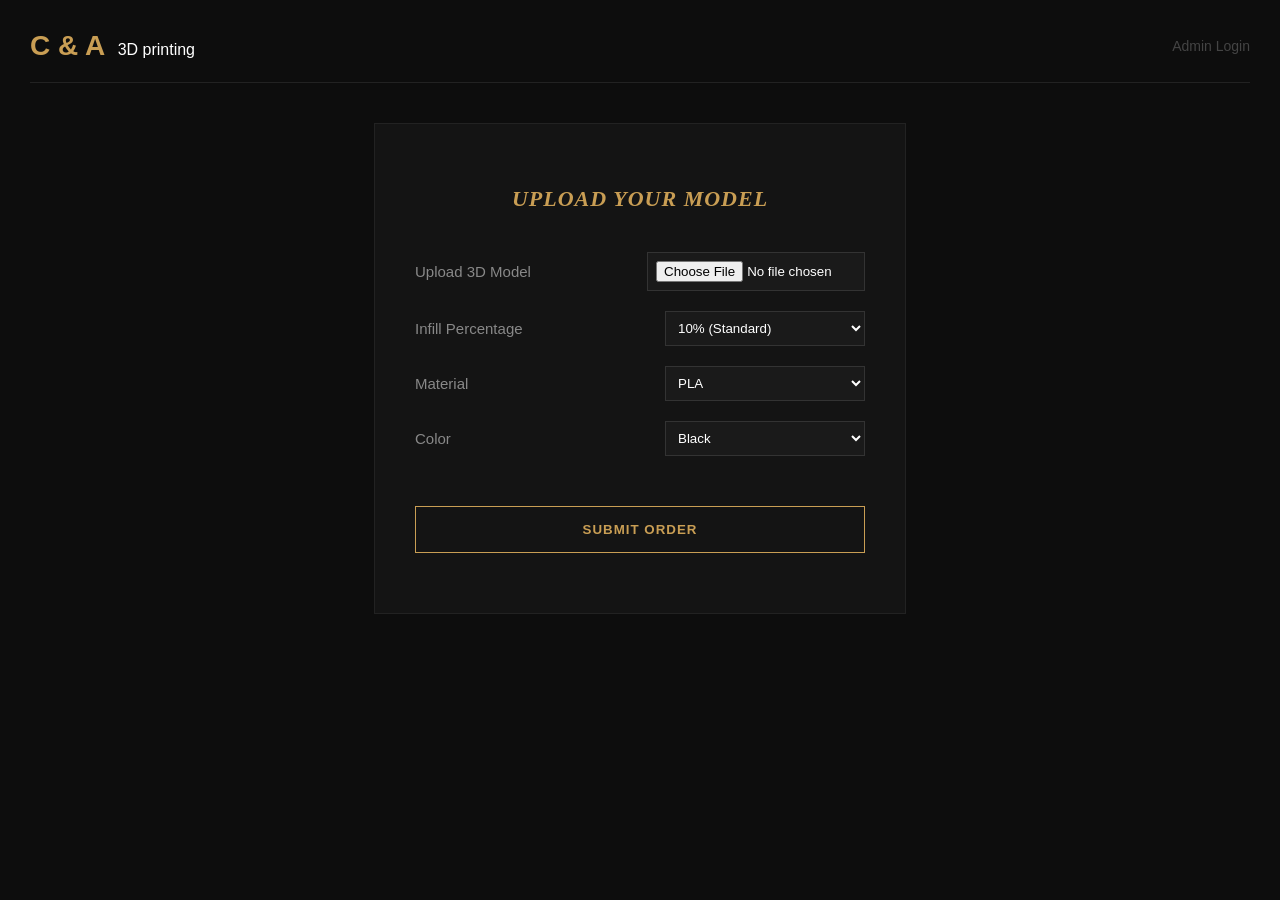
==== index.html @ 0e8d49f3 "try to change ui as before" ====
<!DOCTYPE html>
<html lang="en">
<head>
    <meta charset="UTF-8">
    <meta name="viewport" content="width=device-width, initial-scale=1.0">
    <title>Order | C & A 3D printing</title>
    <style>
        body { background-color: #0d0d0d; color: #ccc; font-family: Arial, sans-serif; margin: 0; padding: 30px; }
        .header { display: flex; justify-content: space-between; align-items: center; padding-bottom: 20px; border-bottom: 1px solid #222; margin-bottom: 40px; }
        .logo-cna { color: #C99E54; font-size: 28px; font-weight: bold; text-decoration: none; }
        .logo-sub { color: white; font-size: 16px; margin-left: 8px; font-weight: normal; }
        .admin-link { color: #444; text-decoration: none; font-size: 14px; transition: 0.3s; }
        .admin-link:hover { color: #C99E54; }
        
        .container { display: flex; justify-content: center; }
        .box { background-color: #141414; padding: 40px; border: 1px solid #222; width: 450px; }
        .box-title { color: #C99E54; font-family: 'Georgia', serif; font-style: italic; text-align: center; margin-bottom: 40px; font-size: 22px; letter-spacing: 1px; }
        
        .input-group { display: flex; justify-content: space-between; margin-bottom: 20px; align-items: center; }
        .input-group label { color: #888; font-size: 15px; }
        .input-group input, .input-group select { background-color: #1a1a1a; border: 1px solid #333; color: white; padding: 8px; width: 200px; outline: none; }
        .input-group input:focus, .input-group select:focus { border-color: #C99E54; }
        
        .btn-submit { background-color: transparent; border: 1px solid #C99E54; color: #C99E54; width: 100%; padding: 15px; margin-top: 30px; cursor: pointer; transition: 0.3s; font-weight: bold; letter-spacing: 1px; }
        .btn-submit:hover { background-color: #C99E54; color: #000; }
        #orderStatus { text-align: center; margin-top: 20px; color: white; }
    </style>
</head>
<body>

    <div class="header">
        <div>
            <a href="index.html" class="logo-cna">C & A</a>
            <span class="logo-sub">3D printing</span>
        </div>
        <a href="admin.html" class="admin-link">Admin Login</a>
    </div>

    <div class="container">
        <div class="box">
            <h3 class="box-title">UPLOAD YOUR MODEL</h3>
            
            <form id="customerForm">
                <div class="input-group">
                    <label>Upload 3D Model</label>
                    <input type="file" id="modelFile" required>
                </div>
                
                <div class="input-group">
                    <label>Infill Percentage</label>
                    <select id="infill">
                        <option value="10">10% (Standard)</option>
                        <option value="20">20% (Strong)</option>
                        <option value="50">50% (Heavy Duty)</option>
                        <option value="100">100% (Solid)</option>
                    </select>
                </div>

                <div class="input-group">
                    <label>Material</label>
                    <select id="material">
                        <option value="PLA">PLA</option>
                        <option value="PETG">PETG</option>
                        <option value="ABS">ABS</option>
                    </select>
                </div>

                <div class="input-group">
                    <label>Color</label>
                    <select id="color">
                        <option value="Black">Black</option>
                        <option value="White">White</option>
                        <option value="Grey">Grey</option>
                        <option value="Gold">Gold</option>
                    </select>
                </div>

                <button type="submit" class="btn-submit">SUBMIT ORDER</button>
            </form>
            <div id="orderStatus"></div>
        </div>
    </div>

    <script src="script.js"></script>
</body>
</html>
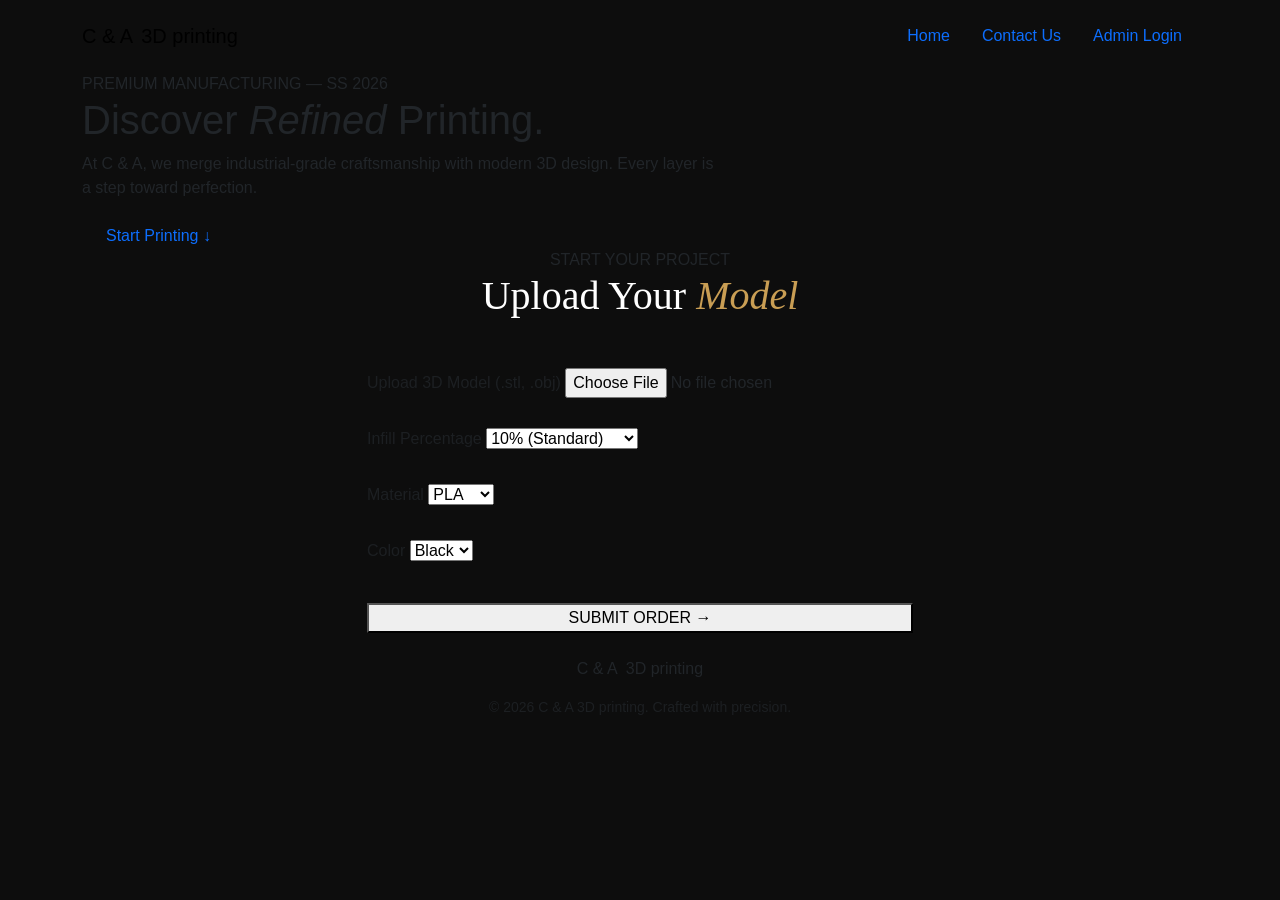
==== commit e30261c7: "try to change ui as before" ====
--- a/index.html
+++ b/index.html
@@ -3,83 +3,101 @@
 <head>
     <meta charset="UTF-8">
     <meta name="viewport" content="width=device-width, initial-scale=1.0">
-    <title>Order | C & A 3D printing</title>
-    <style>
-        body { background-color: #0d0d0d; color: #ccc; font-family: Arial, sans-serif; margin: 0; padding: 30px; }
-        .header { display: flex; justify-content: space-between; align-items: center; padding-bottom: 20px; border-bottom: 1px solid #222; margin-bottom: 40px; }
-        .logo-cna { color: #C99E54; font-size: 28px; font-weight: bold; text-decoration: none; }
-        .logo-sub { color: white; font-size: 16px; margin-left: 8px; font-weight: normal; }
-        .admin-link { color: #444; text-decoration: none; font-size: 14px; transition: 0.3s; }
-        .admin-link:hover { color: #C99E54; }
-        
-        .container { display: flex; justify-content: center; }
-        .box { background-color: #141414; padding: 40px; border: 1px solid #222; width: 450px; }
-        .box-title { color: #C99E54; font-family: 'Georgia', serif; font-style: italic; text-align: center; margin-bottom: 40px; font-size: 22px; letter-spacing: 1px; }
-        
-        .input-group { display: flex; justify-content: space-between; margin-bottom: 20px; align-items: center; }
-        .input-group label { color: #888; font-size: 15px; }
-        .input-group input, .input-group select { background-color: #1a1a1a; border: 1px solid #333; color: white; padding: 8px; width: 200px; outline: none; }
-        .input-group input:focus, .input-group select:focus { border-color: #C99E54; }
-        
-        .btn-submit { background-color: transparent; border: 1px solid #C99E54; color: #C99E54; width: 100%; padding: 15px; margin-top: 30px; cursor: pointer; transition: 0.3s; font-weight: bold; letter-spacing: 1px; }
-        .btn-submit:hover { background-color: #C99E54; color: #000; }
-        #orderStatus { text-align: center; margin-top: 20px; color: white; }
-    </style>
+    <title>Home | C & A 3D printing</title>
+    <link rel="stylesheet" href="https://cdn.jsdelivr.net/npm/bootstrap@5.3.3/dist/css/bootstrap.min.css">
+    <link rel="stylesheet" href="https://cdnjs.cloudflare.com/ajax/libs/font-awesome/6.5.0/css/all.min.css">
+    <link rel="stylesheet" href="style.css">
 </head>
 <body>
 
-    <div class="header">
-        <div>
-            <a href="index.html" class="logo-cna">C & A</a>
-            <span class="logo-sub">3D printing</span>
+    <nav class="navbar sticky-top py-3">
+        <div class="container d-flex justify-content-between align-items-center">
+            <a class="navbar-brand d-flex align-items-baseline" href="index.html">
+                <span class="brand-gold">C & A</span>
+                <span class="brand-white ms-2">3D printing</span>
+            </a>
+            <ul class="nav">
+                <li class="nav-item"><a class="nav-link active" href="index.html">Home</a></li>
+                <li class="nav-item"><a class="nav-link" href="contact.html">Contact Us</a></li>
+                <li class="nav-item"><a class="nav-link" href="admin.html">Admin Login</a></li>
+            </ul>
         </div>
-        <a href="admin.html" class="admin-link">Admin Login</a>
-    </div>
+    </nav>
 
-    <div class="container">
-        <div class="box">
-            <h3 class="box-title">UPLOAD YOUR MODEL</h3>
-            
-            <form id="customerForm">
-                <div class="input-group">
-                    <label>Upload 3D Model</label>
-                    <input type="file" id="modelFile" required>
+    <section class="hero-section">
+        <div class="container">
+            <div class="row align-items-center">
+                <div class="col-lg-7">
+                    <div class="hero-eyebrow">PREMIUM MANUFACTURING — SS 2026</div>
+                    <h1 class="hero-heading">Discover <em>Refined</em> Printing.</h1>
+                    <p class="hero-desc">At C & A, we merge industrial-grade craftsmanship with modern 3D design. Every layer is a step toward perfection.</p>
+                    <div class="mt-4">
+                        <a href="#order-section" class="btn-ca-gold px-4 py-3 text-decoration-none">Start Printing ↓</a>
+                    </div>
                 </div>
-                
-                <div class="input-group">
-                    <label>Infill Percentage</label>
-                    <select id="infill">
-                        <option value="10">10% (Standard)</option>
-                        <option value="20">20% (Strong)</option>
-                        <option value="50">50% (Heavy Duty)</option>
-                        <option value="100">100% (Solid)</option>
-                    </select>
+            </div>
+        </div>
+    </section>
+
+    <section id="order-section" class="section-py bg-dark-alt">
+        <div class="container">
+            <div class="text-center mb-5">
+                <div class="hero-eyebrow">START YOUR PROJECT</div>
+                <h2 class="section-title">Upload Your <em>Model</em></h2>
+            </div>
+
+            <div class="row justify-content-center">
+                <div class="col-lg-6">
+                    <div class="calc-card highlight-border">
+                        <form id="customerForm">
+                            <div class="mb-4">
+                                <label class="form-label text-muted">Upload 3D Model (.stl, .obj)</label>
+                                <input type="file" id="modelFile" class="form-control-ca" required>
+                            </div>
+                            <div class="mb-4">
+                                <label class="form-label text-muted">Infill Percentage</label>
+                                <select id="infill" class="form-control-ca">
+                                    <option value="10">10% (Standard)</option>
+                                    <option value="20">20% (Strong)</option>
+                                    <option value="50">50% (Heavy Duty)</option>
+                                    <option value="100">100% (Solid)</option>
+                                </select>
+                            </div>
+                            <div class="mb-4">
+                                <label class="form-label text-muted">Material</label>
+                                <select id="material" class="form-control-ca">
+                                    <option value="PLA">PLA</option>
+                                    <option value="PETG">PETG</option>
+                                    <option value="ABS">ABS</option>
+                                </select>
+                            </div>
+                            <div class="mb-4">
+                                <label class="form-label text-muted">Color</label>
+                                <select id="color" class="form-control-ca">
+                                    <option value="Black">Black</option>
+                                    <option value="White">White</option>
+                                    <option value="Grey">Grey</option>
+                                    <option value="Gold">Gold</option>
+                                </select>
+                            </div>
+                            <button type="submit" class="btn-ca-gold w-100 mt-2">SUBMIT ORDER →</button>
+                        </form>
+                        <div id="orderStatus" class="mt-4 text-center text-tan fw-bold"></div>
+                    </div>
                 </div>
+            </div>
+        </div>
+    </section>
 
-                <div class="input-group">
-                    <label>Material</label>
-                    <select id="material">
-                        <option value="PLA">PLA</option>
-                        <option value="PETG">PETG</option>
-                        <option value="ABS">ABS</option>
-                    </select>
-                </div>
-
-                <div class="input-group">
-                    <label>Color</label>
-                    <select id="color">
-                        <option value="Black">Black</option>
-                        <option value="White">White</option>
-                        <option value="Grey">Grey</option>
-                        <option value="Gold">Gold</option>
-                    </select>
-                </div>
-
-                <button type="submit" class="btn-submit">SUBMIT ORDER</button>
-            </form>
-            <div id="orderStatus"></div>
+    <footer class="site-footer">
+        <div class="container text-center">
+            <a class="navbar-brand d-flex justify-content-center align-items-baseline mb-3" href="#">
+                <span class="brand-gold-sm">C & A</span>
+                <span class="brand-white-sm ms-2">3D printing</span>
+            </a>
+            <p class="text-muted small">© 2026 C & A 3D printing. Crafted with precision.</p>
         </div>
-    </div>
+    </footer>
 
     <script src="script.js"></script>
 </body>
--- a/style.css
+++ b/style.css
@@ -0,0 +1,32 @@
+:root {
+    --bg-main: #0D0D0D;
+    --bg-card: #141414;
+    --text-gold: #C99E54;
+    --border-dark: #333333;
+}
+
+body { background-color: var(--bg-main); font-family: 'Arial', sans-serif; }
+
+/* Reusable Typography */
+.text-gold { color: var(--text-gold); font-family: 'Georgia', serif; font-style: italic; }
+.section-title { font-family: 'Georgia', serif; font-size: 2.5rem; color: white; }
+.section-title em { color: var(--text-gold); }
+
+/* Reusable Layout & Cards */
+.section-padding { padding: 60px 0; }
+.brand-flex { display: flex; align-items: baseline; text-decoration: none; }
+.card-container { background: var(--bg-card); padding: 30px; border-radius: 4px; border: 1px solid var(--border-dark); }
+.border-highlight { border: 1px solid var(--text-gold); }
+
+/* Reusable Inputs & Buttons */
+.input-base {
+    background: #1A1A1A; border: 1px solid var(--border-dark); color: white;
+    padding: 10px; width: 100%; border-radius: 2px; outline: none;
+}
+.input-base:focus { border-color: var(--text-gold); }
+
+.btn-action {
+    background: var(--text-gold); color: black; border: none;
+    padding: 15px; font-weight: bold; cursor: pointer; transition: 0.3s;
+}
+.btn-action:hover { background: #d9b87b; }
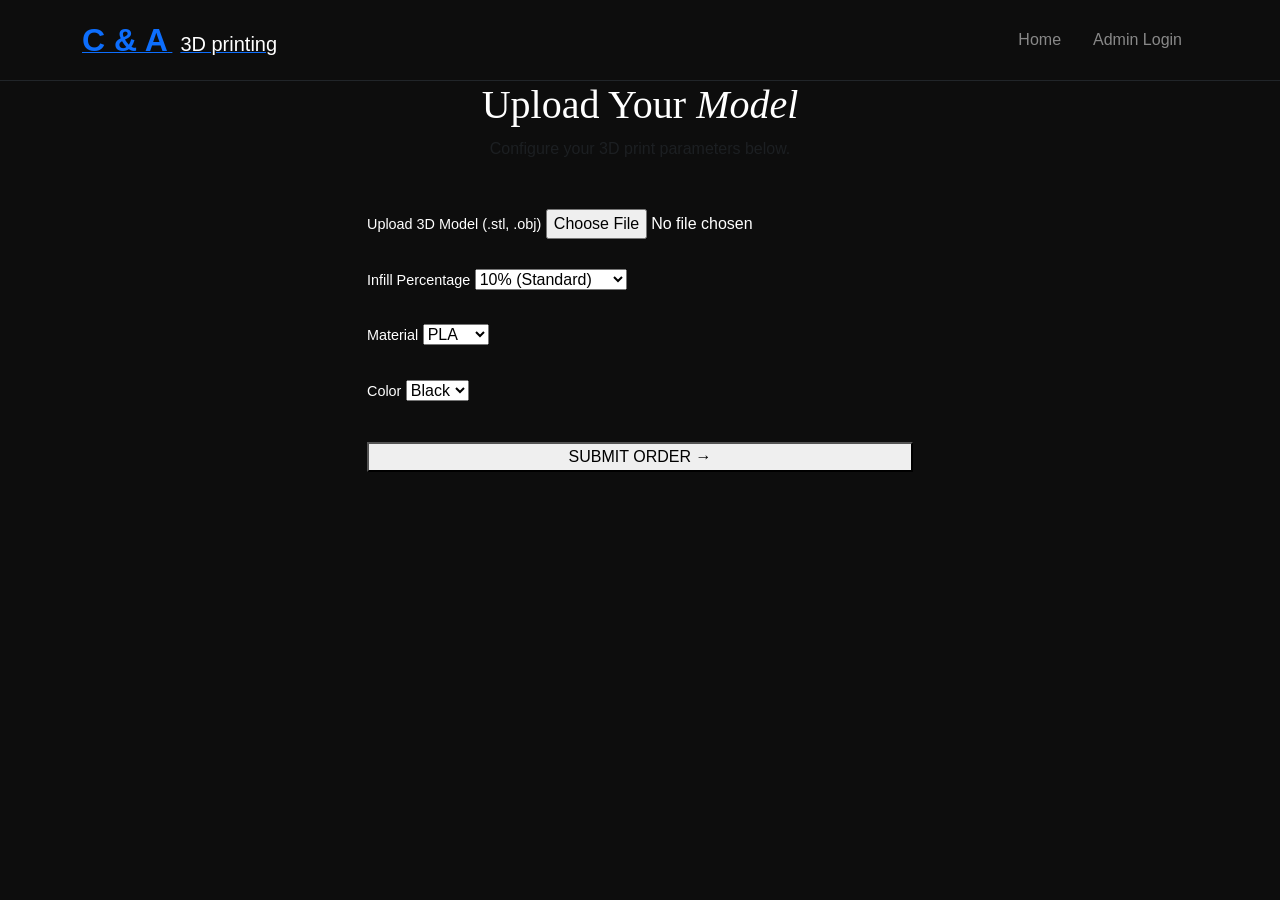
==== commit e5948715: "try to change ui as before" ====
--- a/index.html
+++ b/index.html
@@ -5,100 +5,77 @@
     <meta name="viewport" content="width=device-width, initial-scale=1.0">
     <title>Home | C & A 3D printing</title>
     <link rel="stylesheet" href="https://cdn.jsdelivr.net/npm/bootstrap@5.3.3/dist/css/bootstrap.min.css">
-    <link rel="stylesheet" href="https://cdnjs.cloudflare.com/ajax/libs/font-awesome/6.5.0/css/all.min.css">
     <link rel="stylesheet" href="style.css">
 </head>
 <body>
 
-    <nav class="navbar sticky-top py-3">
+    <nav class="navbar sticky-top py-3 border-bottom border-dark">
         <div class="container d-flex justify-content-between align-items-center">
-            <a class="navbar-brand d-flex align-items-baseline" href="index.html">
-                <span class="brand-gold">C & A</span>
-                <span class="brand-white ms-2">3D printing</span>
+            <a class="brand-flex" href="index.html">
+                <span class="text-gold fw-bold fs-2">C & A</span>
+                <span class="text-white ms-2 fs-5">3D printing</span>
             </a>
             <ul class="nav">
-                <li class="nav-item"><a class="nav-link active" href="index.html">Home</a></li>
-                <li class="nav-item"><a class="nav-link" href="contact.html">Contact Us</a></li>
-                <li class="nav-item"><a class="nav-link" href="admin.html">Admin Login</a></li>
+                <li class="nav-item"><a class="nav-link text-white" href="index.html">Home</a></li>
+                <li class="nav-item"><a class="nav-link text-white" href="admin.html">Admin Login</a></li>
             </ul>
         </div>
     </nav>
 
-    <section class="hero-section">
+    <section class="section-padding">
         <div class="container">
-            <div class="row align-items-center">
-                <div class="col-lg-7">
-                    <div class="hero-eyebrow">PREMIUM MANUFACTURING — SS 2026</div>
-                    <h1 class="hero-heading">Discover <em>Refined</em> Printing.</h1>
-                    <p class="hero-desc">At C & A, we merge industrial-grade craftsmanship with modern 3D design. Every layer is a step toward perfection.</p>
-                    <div class="mt-4">
-                        <a href="#order-section" class="btn-ca-gold px-4 py-3 text-decoration-none">Start Printing ↓</a>
+            <div class="text-center mb-5">
+                <h2 class="section-title">Upload Your <em>Model</em></h2>
+                <p class="text-muted">Configure your 3D print parameters below.</p>
+            </div>
+
+            <div class="row justify-content-center">
+                <div class="col-lg-6">
+                    <div class="card-container border-highlight">
+                        <form id="customerForm">
+                            <div class="mb-4">
+                                <label class="form-label text-gold">Upload 3D Model (.stl, .obj)</label>
+                                <input type="file" id="modelFile" class="input-base" required>
+                            </div>
+                            
+                            <div class="mb-4">
+                                <label class="form-label text-gold">Infill Percentage</label>
+                                <select id="infill" class="input-base">
+                                    <option value="10">10% (Standard)</option>
+                                    <option value="20">20% (Strong)</option>
+                                    <option value="50">50% (Heavy Duty)</option>
+                                    <option value="100">100% (Solid)</option>
+                                </select>
+                            </div>
+
+                            <div class="mb-4">
+                                <label class="form-label text-gold">Material</label>
+                                <select id="material" class="input-base">
+                                    <option value="PLA">PLA</option>
+                                    <option value="PETG">PETG</option>
+                                    <option value="ABS">ABS</option>
+                                </select>
+                            </div>
+
+                            <div class="mb-4">
+                                <label class="form-label text-gold">Color</label>
+                                <select id="color" class="input-base">
+                                    <option value="Black">Black</option>
+                                    <option value="White">White</option>
+                                    <option value="Grey">Grey</option>
+                                    <option value="Gold">Gold</option>
+                                </select>
+                            </div>
+
+                            <button type="submit" class="btn-action w-100 mt-2">SUBMIT ORDER →</button>
+                        </form>
+                        <div id="orderStatus" class="mt-3 text-center text-white"></div>
                     </div>
                 </div>
             </div>
         </div>
     </section>
 
-    <section id="order-section" class="section-py bg-dark-alt">
-        <div class="container">
-            <div class="text-center mb-5">
-                <div class="hero-eyebrow">START YOUR PROJECT</div>
-                <h2 class="section-title">Upload Your <em>Model</em></h2>
-            </div>
-
-            <div class="row justify-content-center">
-                <div class="col-lg-6">
-                    <div class="calc-card highlight-border">
-                        <form id="customerForm">
-                            <div class="mb-4">
-                                <label class="form-label text-muted">Upload 3D Model (.stl, .obj)</label>
-                                <input type="file" id="modelFile" class="form-control-ca" required>
-                            </div>
-                            <div class="mb-4">
-                                <label class="form-label text-muted">Infill Percentage</label>
-                                <select id="infill" class="form-control-ca">
-                                    <option value="10">10% (Standard)</option>
-                                    <option value="20">20% (Strong)</option>
-                                    <option value="50">50% (Heavy Duty)</option>
-                                    <option value="100">100% (Solid)</option>
-                                </select>
-                            </div>
-                            <div class="mb-4">
-                                <label class="form-label text-muted">Material</label>
-                                <select id="material" class="form-control-ca">
-                                    <option value="PLA">PLA</option>
-                                    <option value="PETG">PETG</option>
-                                    <option value="ABS">ABS</option>
-                                </select>
-                            </div>
-                            <div class="mb-4">
-                                <label class="form-label text-muted">Color</label>
-                                <select id="color" class="form-control-ca">
-                                    <option value="Black">Black</option>
-                                    <option value="White">White</option>
-                                    <option value="Grey">Grey</option>
-                                    <option value="Gold">Gold</option>
-                                </select>
-                            </div>
-                            <button type="submit" class="btn-ca-gold w-100 mt-2">SUBMIT ORDER →</button>
-                        </form>
-                        <div id="orderStatus" class="mt-4 text-center text-tan fw-bold"></div>
-                    </div>
-                </div>
-            </div>
-        </div>
-    </section>
-
-    <footer class="site-footer">
-        <div class="container text-center">
-            <a class="navbar-brand d-flex justify-content-center align-items-baseline mb-3" href="#">
-                <span class="brand-gold-sm">C & A</span>
-                <span class="brand-white-sm ms-2">3D printing</span>
-            </a>
-            <p class="text-muted small">© 2026 C & A 3D printing. Crafted with precision.</p>
-        </div>
-    </footer>
-
     <script src="script.js"></script>
 </body>
 </html>
--- a/style.css
+++ b/style.css
@@ -1,32 +1,94 @@
 :root {
     --bg-main: #0D0D0D;
-    --bg-card: #141414;
-    --text-gold: #C99E54;
-    --border-dark: #333333;
+    --bg-alt: #141414;
+    --bg-card: #1A1A1A;
+    --gold: #C99E54;
+    --gold-hover: #e0b466;
+    --text-muted: #888888;
+    --border-color: #333333;
 }
 
-body { background-color: var(--bg-main); font-family: 'Arial', sans-serif; }
+body { 
+    background-color: var(--bg-main); 
+    color: #ffffff; 
+    font-family: 'Arial', sans-serif; 
+}
 
-/* Reusable Typography */
-.text-gold { color: var(--text-gold); font-family: 'Georgia', serif; font-style: italic; }
-.section-title { font-family: 'Georgia', serif; font-size: 2.5rem; color: white; }
-.section-title em { color: var(--text-gold); }
+/* Navbar & Branding */
+.navbar { border-bottom: 1px solid var(--border-color); background-color: rgba(13, 13, 13, 0.95); }
+.nav-link { color: var(--text-muted) !important; font-weight: 500; transition: 0.3s; }
+.nav-link:hover, .nav-link.active { color: var(--gold) !important; }
+.brand-gold { color: var(--gold); font-size: 1.8rem; font-weight: bold; font-family: 'Georgia', serif; font-style: italic; }
+.brand-white { color: #ffffff; font-size: 1.2rem; font-weight: normal; letter-spacing: 1px; }
+.brand-gold-sm { color: var(--gold); font-size: 1.2rem; font-weight: bold; font-family: 'Georgia', serif; }
+.brand-white-sm { color: #ffffff; font-size: 0.9rem; font-weight: normal; }
 
-/* Reusable Layout & Cards */
-.section-padding { padding: 60px 0; }
-.brand-flex { display: flex; align-items: baseline; text-decoration: none; }
-.card-container { background: var(--bg-card); padding: 30px; border-radius: 4px; border: 1px solid var(--border-dark); }
-.border-highlight { border: 1px solid var(--text-gold); }
+/* Typography & Hero */
+.hero-section { padding: 100px 0; min-height: 70vh; display: flex; align-items: center; }
+.hero-eyebrow { color: var(--gold); font-size: 0.85rem; font-weight: bold; letter-spacing: 2px; margin-bottom: 1rem; text-transform: uppercase; }
+.hero-heading { font-size: 4rem; font-weight: 300; line-height: 1.2; margin-bottom: 1.5rem; }
+.hero-heading em { color: var(--gold); font-family: 'Georgia', serif; font-style: italic; }
+.hero-desc { font-size: 1.1rem; color: var(--text-muted); line-height: 1.6; max-width: 500px; }
+.section-title { font-family: 'Georgia', serif; font-size: 2.5rem; font-weight: normal; }
+.text-tan { color: var(--gold) !important; }
 
-/* Reusable Inputs & Buttons */
-.input-base {
-    background: #1A1A1A; border: 1px solid var(--border-dark); color: white;
-    padding: 10px; width: 100%; border-radius: 2px; outline: none;
+/* Layout & Cards */
+.section-py { padding: 80px 0; }
+.bg-dark-alt { background-color: var(--bg-alt); }
+.calc-card { 
+    background-color: var(--bg-card); 
+    padding: 40px; 
+    border-radius: 4px; 
+    border: 1px solid var(--border-color); 
+    height: 100%; 
 }
-.input-base:focus { border-color: var(--text-gold); }
+.highlight-border { border-color: var(--gold); }
+.card-header-gold { 
+    color: var(--gold); 
+    font-family: 'Georgia', serif; 
+    font-style: italic; 
+    margin-bottom: 1.5rem; 
+    font-size: 1.5rem; 
+    border-bottom: 1px solid var(--border-color); 
+    padding-bottom: 15px; 
+}
 
-.btn-action {
-    background: var(--text-gold); color: black; border: none;
-    padding: 15px; font-weight: bold; cursor: pointer; transition: 0.3s;
+/* Forms & Buttons */
+.form-control-ca { 
+    background-color: var(--bg-main); 
+    border: 1px solid var(--border-color); 
+    color: #ffffff; 
+    padding: 12px 15px; 
+    width: 100%; 
+    border-radius: 2px; 
+    transition: 0.3s; 
+    outline: none;
 }
-.btn-action:hover { background: #d9b87b; }+.form-control-ca:focus { 
+    border-color: var(--gold); 
+    background-color: var(--bg-main); 
+    color: #ffffff;
+    box-shadow: none; 
+}
+.form-label { font-size: 0.9rem; font-weight: normal; margin-bottom: 0.5rem; }
+
+.btn-ca-gold { 
+    background-color: transparent; 
+    color: var(--gold); 
+    border: 1px solid var(--gold); 
+    padding: 15px 24px; 
+    font-weight: bold; 
+    border-radius: 2px; 
+    cursor: pointer; 
+    transition: 0.3s; 
+    text-transform: uppercase; 
+    letter-spacing: 1px; 
+}
+.btn-ca-gold:hover { 
+    background-color: var(--gold); 
+    color: #000000; 
+}
+
+/* Utilities */
+.display-price { font-size: 3rem; font-weight: bold; font-family: 'Georgia', serif; margin-top: 1rem; }
+.site-footer { border-top: 1px solid var(--border-color); padding: 40px 0; background-color: var(--bg-main); margin-top: auto; }
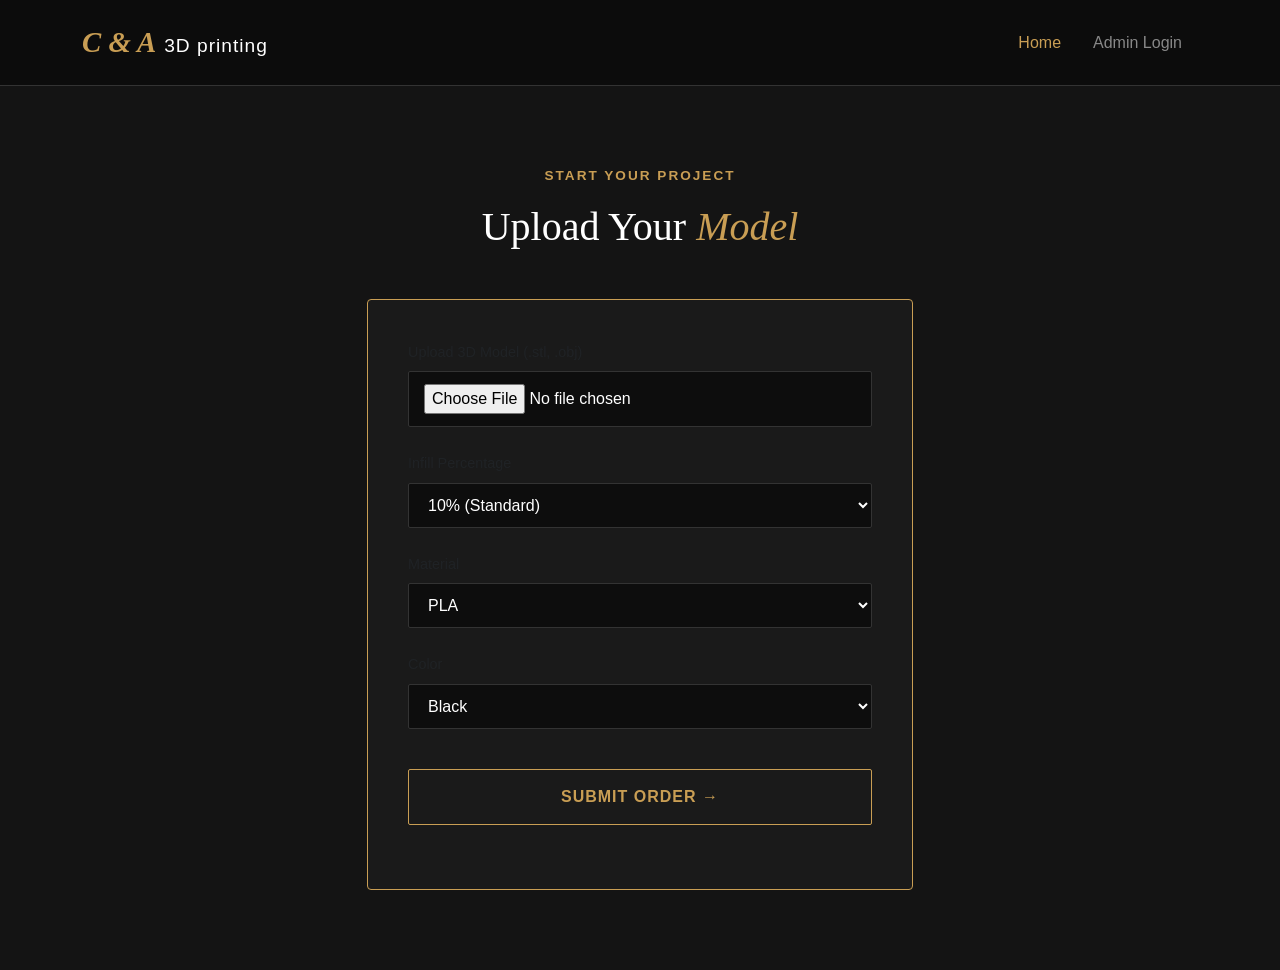
==== commit 3a69e2b7: "change admin password" ====
--- a/index.html
+++ b/index.html
@@ -5,71 +5,68 @@
     <meta name="viewport" content="width=device-width, initial-scale=1.0">
     <title>Home | C & A 3D printing</title>
     <link rel="stylesheet" href="https://cdn.jsdelivr.net/npm/bootstrap@5.3.3/dist/css/bootstrap.min.css">
+    <link rel="stylesheet" href="https://cdnjs.cloudflare.com/ajax/libs/font-awesome/6.5.0/css/all.min.css">
     <link rel="stylesheet" href="style.css">
 </head>
 <body>
 
-    <nav class="navbar sticky-top py-3 border-bottom border-dark">
+    <nav class="navbar sticky-top py-3">
         <div class="container d-flex justify-content-between align-items-center">
-            <a class="brand-flex" href="index.html">
-                <span class="text-gold fw-bold fs-2">C & A</span>
-                <span class="text-white ms-2 fs-5">3D printing</span>
+            <a class="navbar-brand d-flex align-items-baseline" href="index.html">
+                <span class="brand-gold">C & A</span>
+                <span class="brand-white ms-2">3D printing</span>
             </a>
             <ul class="nav">
-                <li class="nav-item"><a class="nav-link text-white" href="index.html">Home</a></li>
-                <li class="nav-item"><a class="nav-link text-white" href="admin.html">Admin Login</a></li>
+                <li class="nav-item"><a class="nav-link active" href="index.html">Home</a></li>
+                <li class="nav-item"><a class="nav-link" href="admin.html">Admin Login</a></li>
             </ul>
         </div>
     </nav>
 
-    <section class="section-padding">
+    <section class="section-py bg-dark-alt" style="min-height: 80vh; display: flex; align-items: center;">
         <div class="container">
             <div class="text-center mb-5">
-                <h2 class="section-title">Upload Your <em>Model</em></h2>
-                <p class="text-muted">Configure your 3D print parameters below.</p>
+                <div class="hero-eyebrow">START YOUR PROJECT</div>
+                <h2 class="section-title text-white">Upload Your <em class="text-tan">Model</em></h2>
             </div>
 
             <div class="row justify-content-center">
                 <div class="col-lg-6">
-                    <div class="card-container border-highlight">
+                    <div class="calc-card highlight-border">
                         <form id="customerForm">
                             <div class="mb-4">
-                                <label class="form-label text-gold">Upload 3D Model (.stl, .obj)</label>
-                                <input type="file" id="modelFile" class="input-base" required>
+                                <label class="form-label text-muted">Upload 3D Model (.stl, .obj)</label>
+                                <input type="file" id="modelFile" class="form-control-ca" required>
                             </div>
-                            
                             <div class="mb-4">
-                                <label class="form-label text-gold">Infill Percentage</label>
-                                <select id="infill" class="input-base">
+                                <label class="form-label text-muted">Infill Percentage</label>
+                                <select id="infill" class="form-control-ca">
                                     <option value="10">10% (Standard)</option>
                                     <option value="20">20% (Strong)</option>
                                     <option value="50">50% (Heavy Duty)</option>
                                     <option value="100">100% (Solid)</option>
                                 </select>
                             </div>
-
                             <div class="mb-4">
-                                <label class="form-label text-gold">Material</label>
-                                <select id="material" class="input-base">
+                                <label class="form-label text-muted">Material</label>
+                                <select id="material" class="form-control-ca">
                                     <option value="PLA">PLA</option>
                                     <option value="PETG">PETG</option>
                                     <option value="ABS">ABS</option>
                                 </select>
                             </div>
-
                             <div class="mb-4">
-                                <label class="form-label text-gold">Color</label>
-                                <select id="color" class="input-base">
+                                <label class="form-label text-muted">Color</label>
+                                <select id="color" class="form-control-ca">
                                     <option value="Black">Black</option>
                                     <option value="White">White</option>
                                     <option value="Grey">Grey</option>
                                     <option value="Gold">Gold</option>
                                 </select>
                             </div>
-
-                            <button type="submit" class="btn-action w-100 mt-2">SUBMIT ORDER →</button>
+                            <button type="submit" class="btn-ca-gold w-100 mt-3">SUBMIT ORDER →</button>
                         </form>
-                        <div id="orderStatus" class="mt-3 text-center text-white"></div>
+                        <div id="orderStatus" class="mt-4 text-center text-tan fw-bold"></div>
                     </div>
                 </div>
             </div>
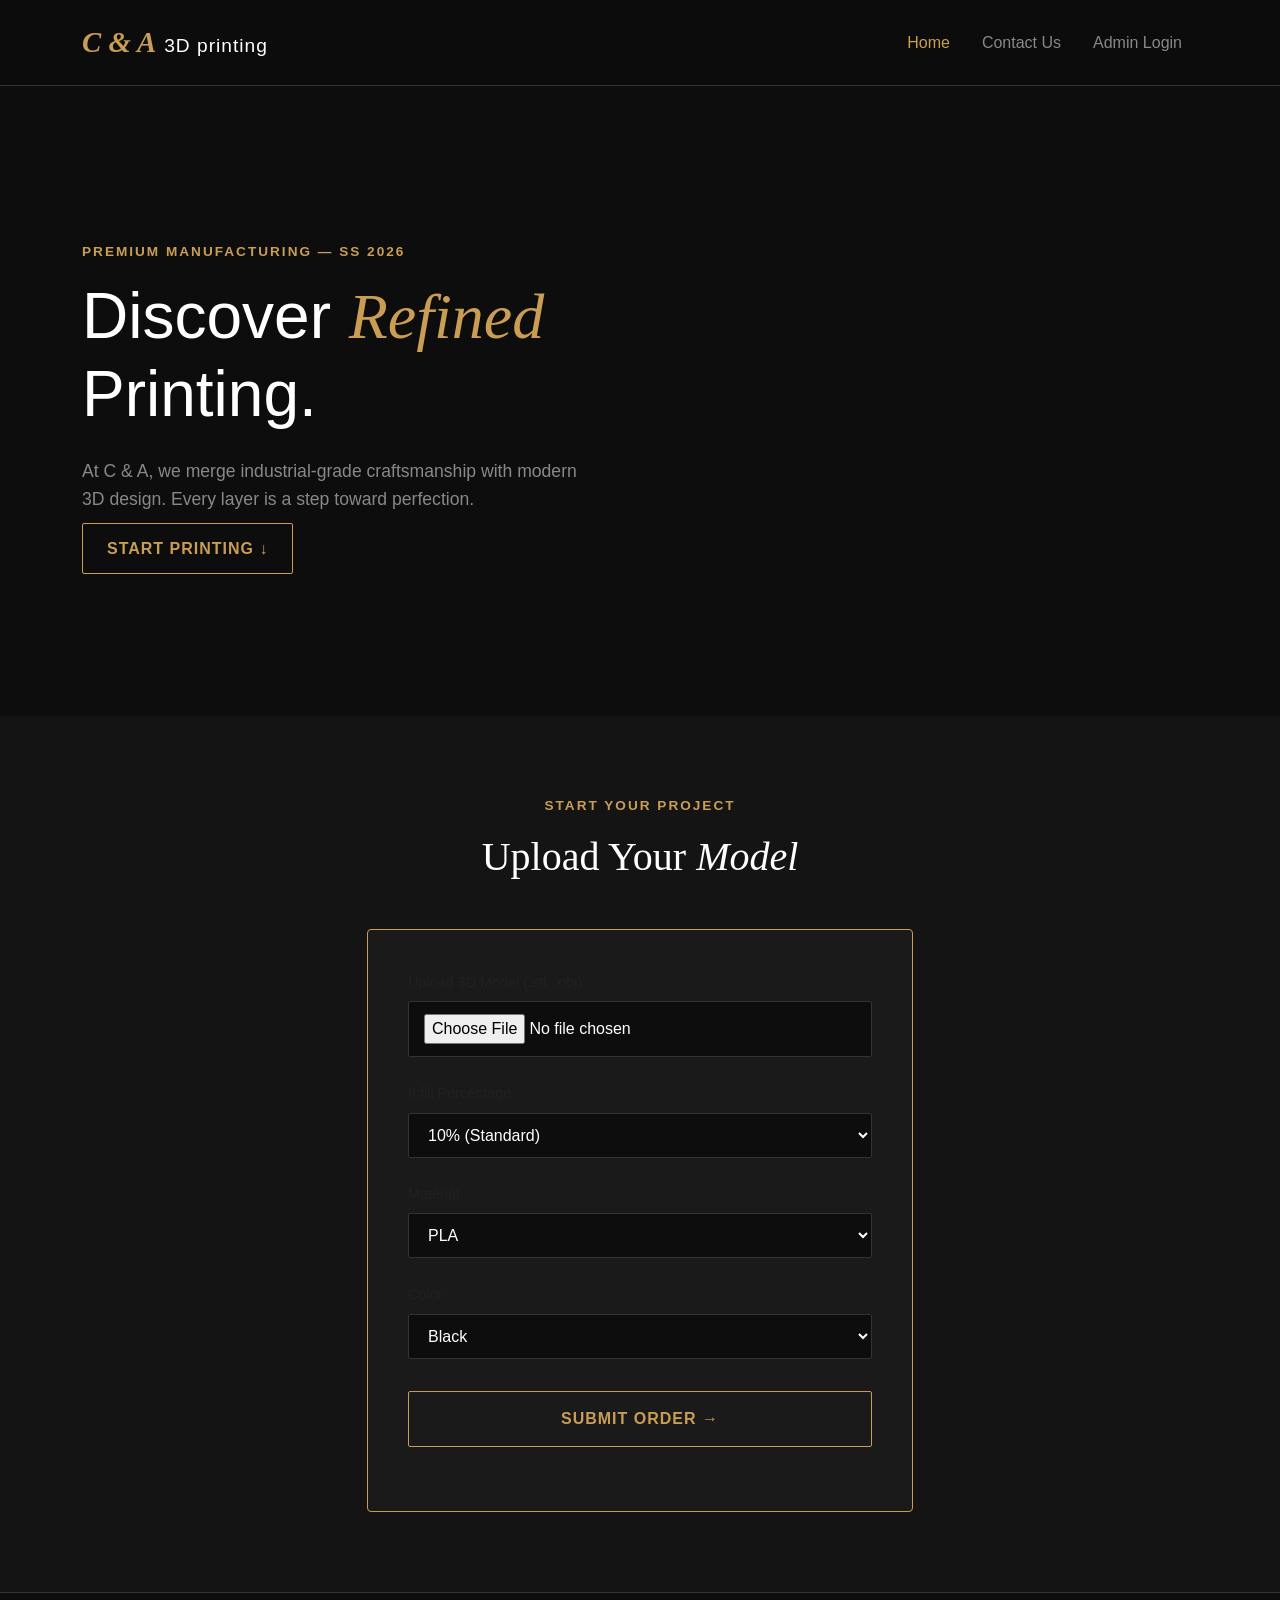
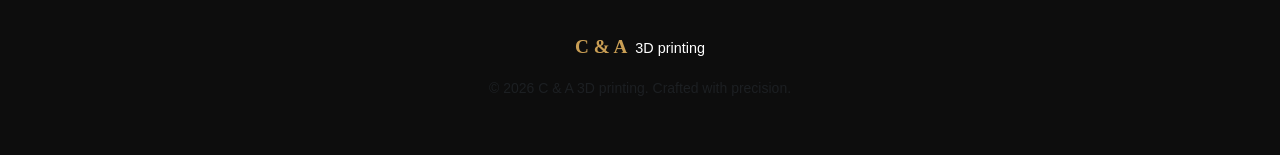
==== commit fc63b584: "change admin password" ====
--- a/index.html
+++ b/index.html
@@ -18,16 +18,32 @@
             </a>
             <ul class="nav">
                 <li class="nav-item"><a class="nav-link active" href="index.html">Home</a></li>
+                <li class="nav-item"><a class="nav-link" href="contact.html">Contact Us</a></li>
                 <li class="nav-item"><a class="nav-link" href="admin.html">Admin Login</a></li>
             </ul>
         </div>
     </nav>
 
-    <section class="section-py bg-dark-alt" style="min-height: 80vh; display: flex; align-items: center;">
+    <section class="hero-section">
+        <div class="container">
+            <div class="row align-items-center">
+                <div class="col-lg-7">
+                    <div class="hero-eyebrow">PREMIUM MANUFACTURING — SS 2026</div>
+                    <h1 class="hero-heading">Discover <em>Refined</em> Printing.</h1>
+                    <p class="hero-desc">At C & A, we merge industrial-grade craftsmanship with modern 3D design. Every layer is a step toward perfection.</p>
+                    <div class="mt-4">
+                        <a href="#order-section" class="btn-ca-gold px-4 py-3 text-decoration-none">Start Printing ↓</a>
+                    </div>
+                </div>
+            </div>
+        </div>
+    </section>
+
+    <section id="order-section" class="section-py bg-dark-alt">
         <div class="container">
             <div class="text-center mb-5">
                 <div class="hero-eyebrow">START YOUR PROJECT</div>
-                <h2 class="section-title text-white">Upload Your <em class="text-tan">Model</em></h2>
+                <h2 class="section-title">Upload Your <em>Model</em></h2>
             </div>
 
             <div class="row justify-content-center">
@@ -64,7 +80,7 @@
                                     <option value="Gold">Gold</option>
                                 </select>
                             </div>
-                            <button type="submit" class="btn-ca-gold w-100 mt-3">SUBMIT ORDER →</button>
+                            <button type="submit" class="btn-ca-gold w-100 mt-2">SUBMIT ORDER →</button>
                         </form>
                         <div id="orderStatus" class="mt-4 text-center text-tan fw-bold"></div>
                     </div>
@@ -73,6 +89,16 @@
         </div>
     </section>
 
+    <footer class="site-footer">
+        <div class="container text-center">
+            <a class="navbar-brand d-flex justify-content-center align-items-baseline mb-3" href="#">
+                <span class="brand-gold-sm">C & A</span>
+                <span class="brand-white-sm ms-2">3D printing</span>
+            </a>
+            <p class="text-muted small">© 2026 C & A 3D printing. Crafted with precision.</p>
+        </div>
+    </footer>
+
     <script src="script.js"></script>
 </body>
 </html>
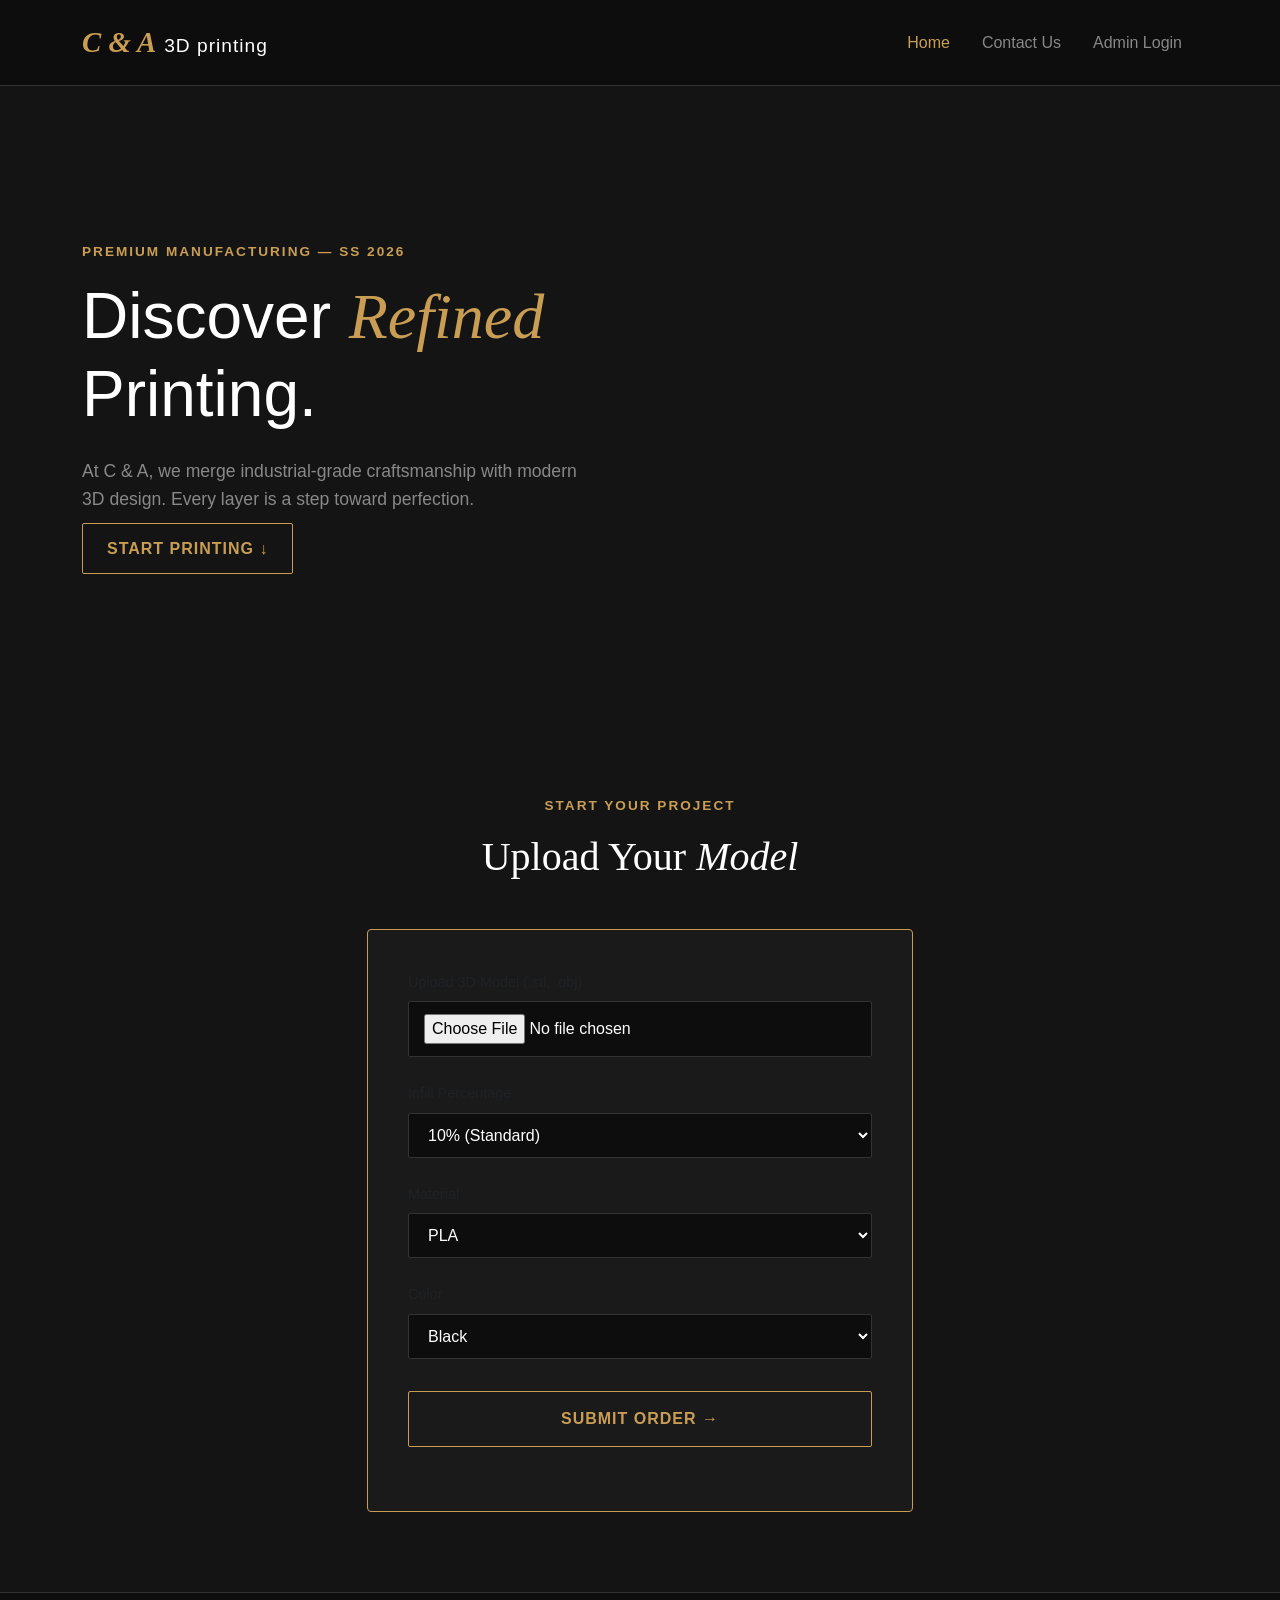
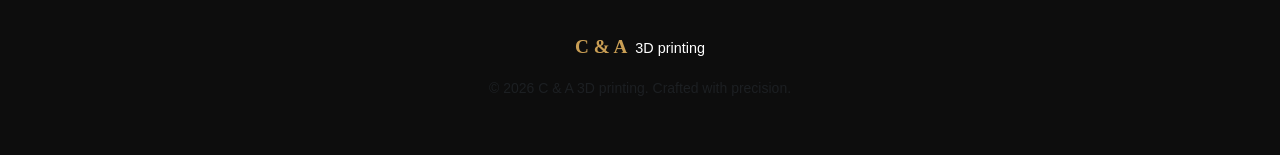
==== commit ba30c8d2: "add a invoice sending option" ====
--- a/index.html
+++ b/index.html
@@ -8,7 +8,7 @@
     <link rel="stylesheet" href="https://cdnjs.cloudflare.com/ajax/libs/font-awesome/6.5.0/css/all.min.css">
     <link rel="stylesheet" href="style.css">
 </head>
-<body>
+<body class="bg-dark-alt">
 
     <nav class="navbar sticky-top py-3">
         <div class="container d-flex justify-content-between align-items-center">
@@ -39,7 +39,7 @@
         </div>
     </section>
 
-    <section id="order-section" class="section-py bg-dark-alt">
+    <section id="order-section" class="section-py">
         <div class="container">
             <div class="text-center mb-5">
                 <div class="hero-eyebrow">START YOUR PROJECT</div>
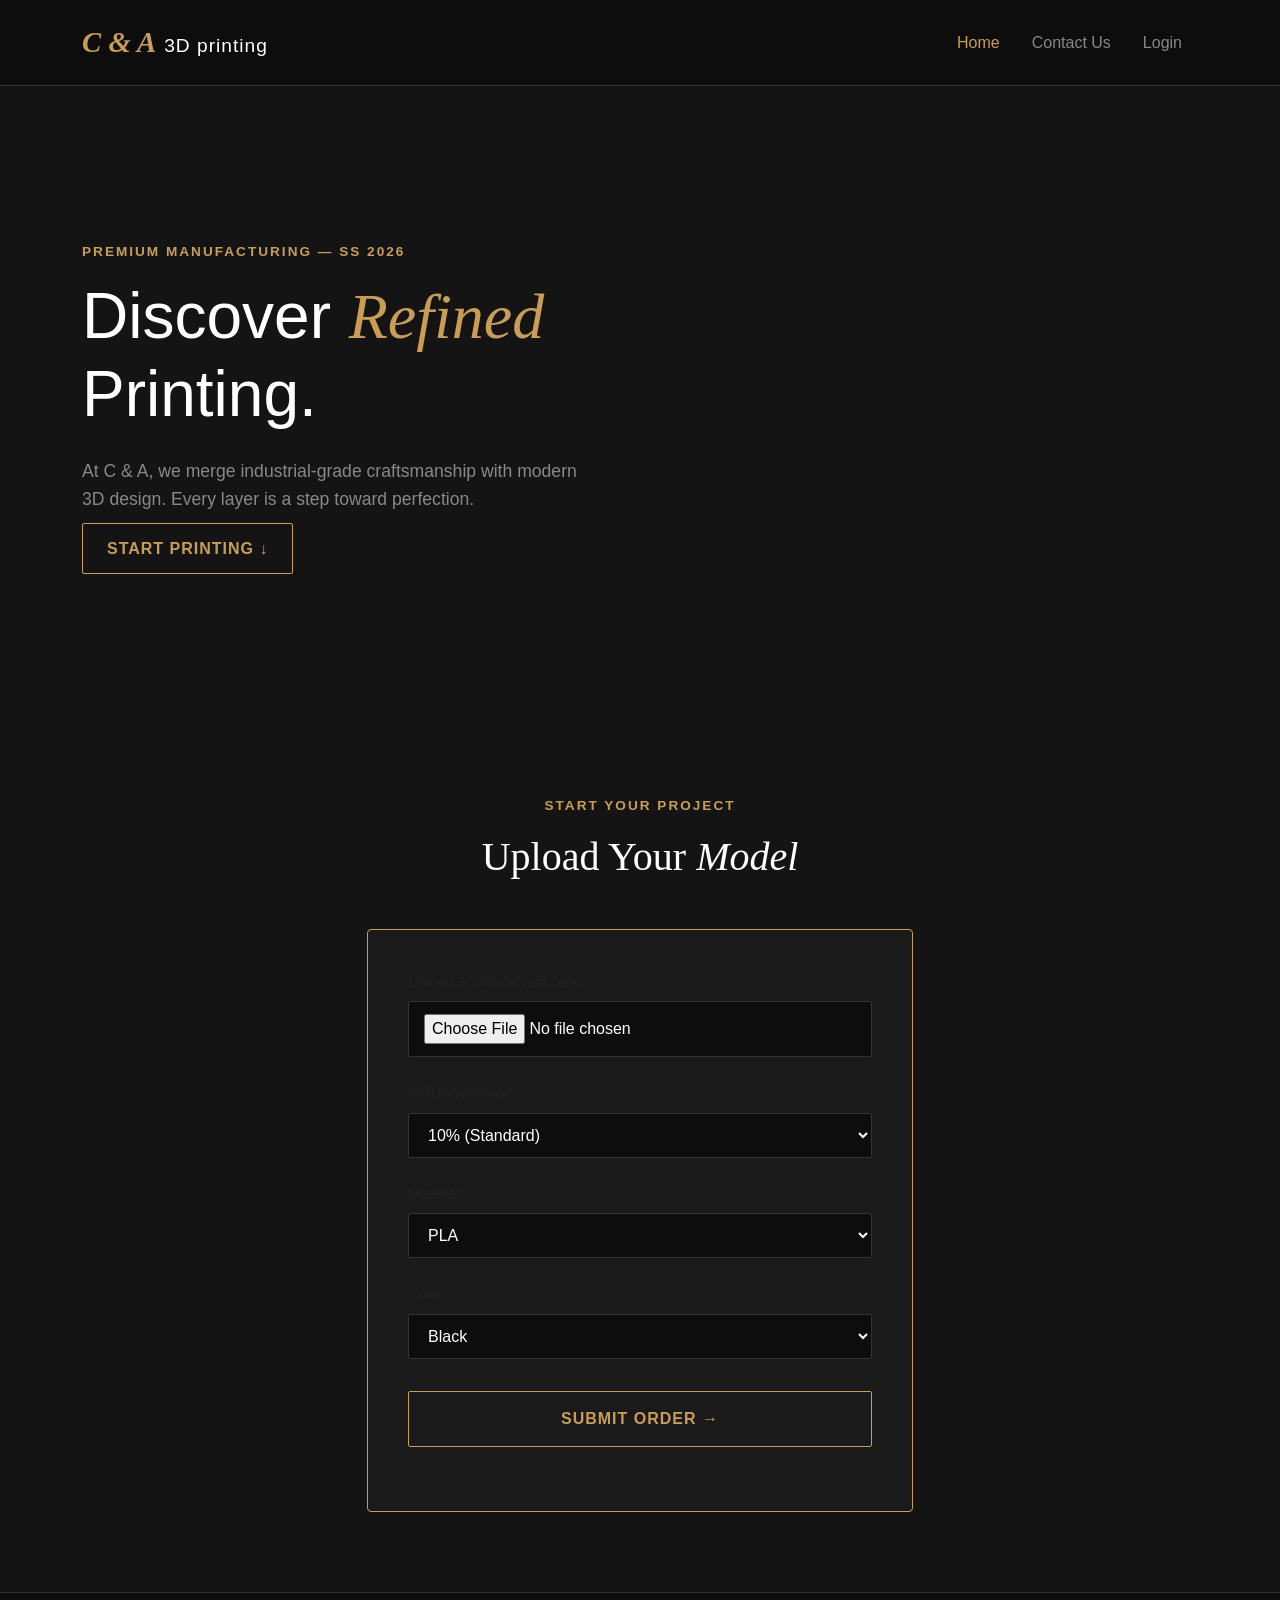
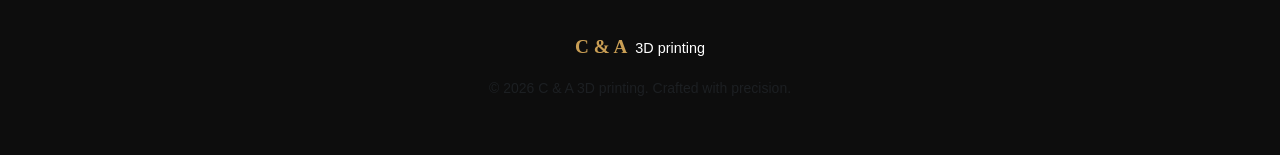
==== commit 8770ab96: "delete admin word in every page" ====
--- a/index.html
+++ b/index.html
@@ -19,7 +19,7 @@
             <ul class="nav">
                 <li class="nav-item"><a class="nav-link active" href="index.html">Home</a></li>
                 <li class="nav-item"><a class="nav-link" href="contact.html">Contact Us</a></li>
-                <li class="nav-item"><a class="nav-link" href="admin.html">Admin Login</a></li>
+                <li class="nav-item"><a class="nav-link" href="admin.html">Login</a></li>
             </ul>
         </div>
     </nav>
